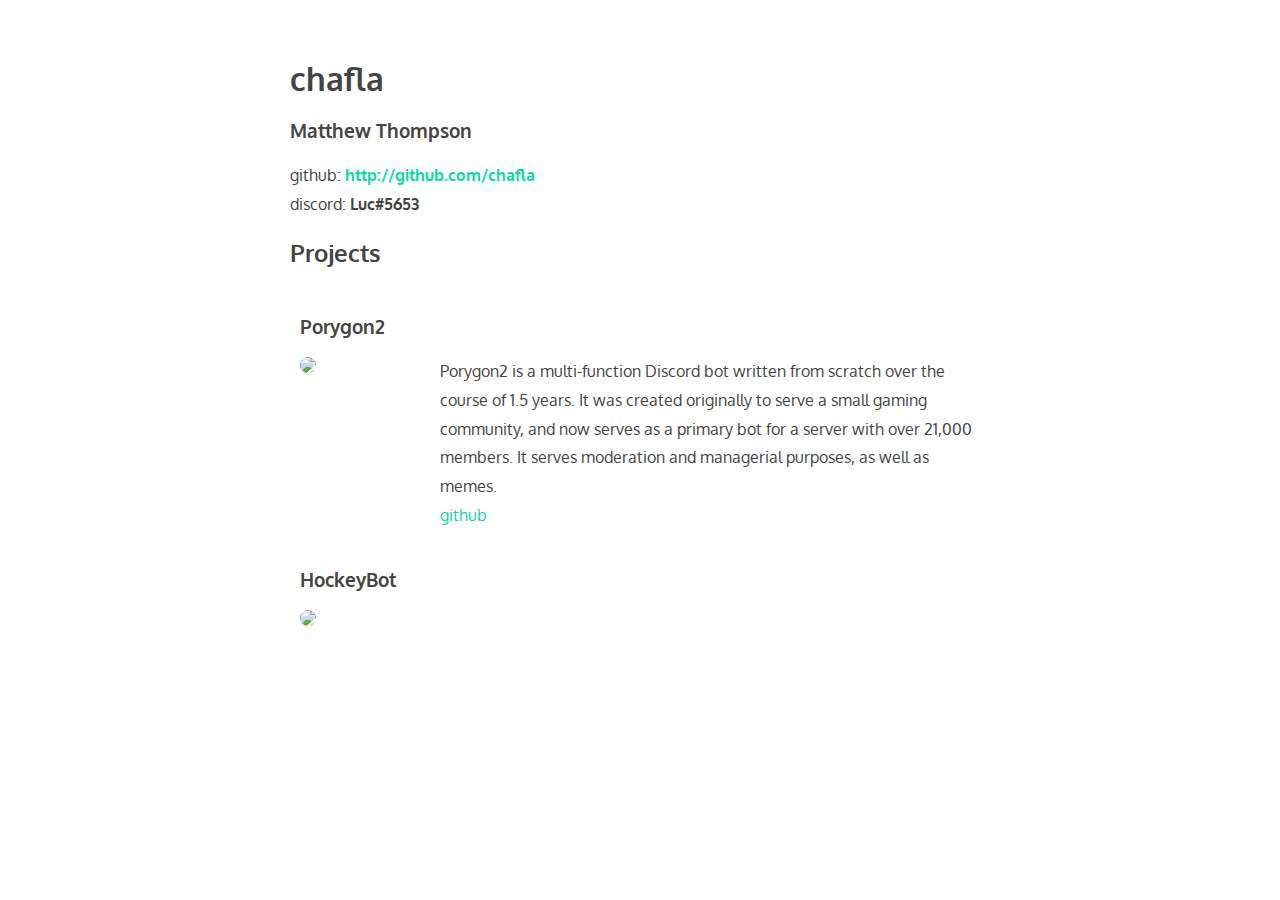
==== index.html @ f2f90db6 "More testing." ====
<!DOCTYPE html>

<head>
    <link rel="stylesheet" type="text/css" href="style.css">
    <!-- I'm a python dev, not a web dev. Thanks to @ihaveahax and http://bettermotherfuckingwebsite.com/ for inspiration and other things-->
</head>
<title></title>
<body>
    <h1>chafla</h1>
    <h3>Matthew Thompson</h3>
    <span>github: </span><b><a href="http://github.com/chafla">http://github.com/chafla</a></b>
    <br>
    <span>discord: <b>Luc#5653</b></span>
    <h2>Projects</h2>
    <div class="project">
        <h3>Porygon2</h3>
        <div class="thumb">
            <img src="https://cdn.discordapp.com/avatars/255537285313855488/f430c75b5912a6b79cde2924a4177a96.webp?size=1024"
            class="thumb">
        </div>
        
        <div class="desc">
            
            <span>Porygon2 is a multi-function Discord bot written from scratch over the course of 1.5 years. It was created originally to serve a small gaming community, and now serves as a primary bot for a server with over 21,000 members. It serves moderation and managerial purposes, as well as memes. <br><a href="http://example.com">github</a></span>
        </div>
    
    
    </div>
    
    <div class="project">
        <h3>HockeyBot</h3>
        <div class="thumb">
        <img src="https://cdn.discordapp.com/avatars/255537285313855488/f430c75b5912a6b79cde2924a4177a96.webp?size=1024"
            class="thumb">
        </div>
        
    </div>
    
    
    
    
    


</body>
---- style.css ----
@import url('https://fonts.googleapis.com/css?family=Oxygen');



body {
    font-family: 'Oxygen', sans-serif;
    margin:60px auto;
    max-width:700px;
    line-height:1.8;
    font-size:16px;
    color:#444;
    padding:0 10px
}

h1,h2,h3 {
    line-height:1.2
}



.project {
    
    width:auto;
    max-height: 400px;
    display: inline block;
    padding: 10px;
    /*
    border: 2px solid;
    border-radius: 10px;
    
    border-color: 
    
    color: #08d8a4;
    
    background-color: lightgrey;
    */
    
}



span.project {
    
    color: #08d8a4;
    
}

img.thumb {
    max-width:100px;
    max-height:100px;
    border:rounded;
    float:left;
    border-radius:100px;
    display: inline block;
}

.project-span {
    padding-left: 30px;
}


.desc {
    
    padding-left: 140px;
    display: inline block;
    
}

a:link {
    text-decoration: none;
    color: #08d8a4;
}

a:visited {
    text-decoration: none;
    color: #08bcd8;
}

a:hover {
    text-decoration: underline;
}

a:active {
    text-decoration: underline;
}
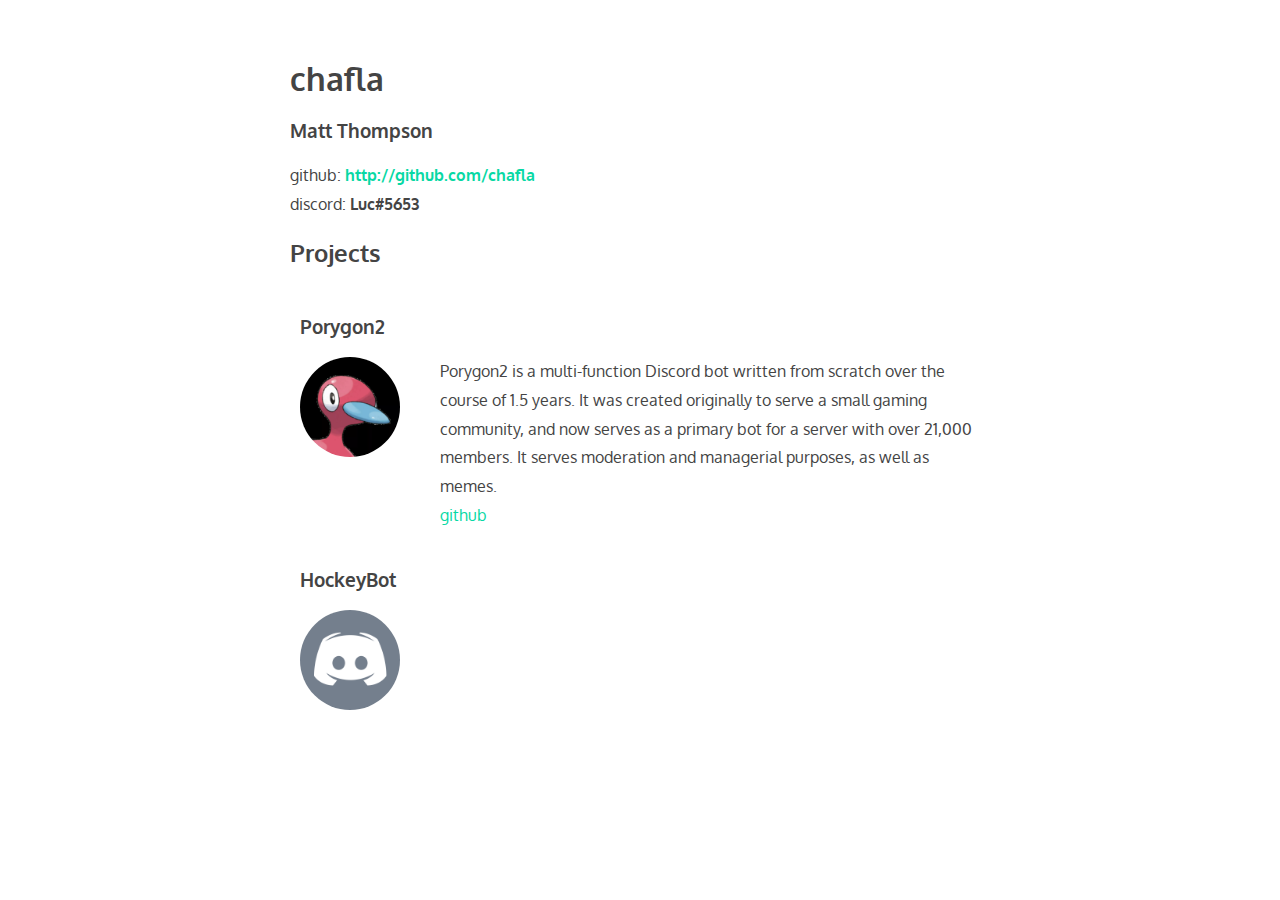
==== commit cce0377b: "Really adding a few other bots" ====
--- a/index.html
+++ b/index.html
@@ -7,7 +7,7 @@
 <title></title>
 <body>
     <h1>chafla</h1>
-    <h3>Matthew Thompson</h3>
+    <h3>Matt Thompson</h3>
     <span>github: </span><b><a href="http://github.com/chafla">http://github.com/chafla</a></b>
     <br>
     <span>discord: <b>Luc#5653</b></span>
@@ -15,7 +15,7 @@
     <div class="project">
         <h3>Porygon2</h3>
         <div class="thumb">
-            <img src="https://cdn.discordapp.com/avatars/255537285313855488/f430c75b5912a6b79cde2924a4177a96.webp?size=1024"
+            <img src="porygon2.webp"
             class="thumb">
         </div>
         
@@ -30,7 +30,7 @@
     <div class="project">
         <h3>HockeyBot</h3>
         <div class="thumb">
-        <img src="https://cdn.discordapp.com/avatars/255537285313855488/f430c75b5912a6b79cde2924a4177a96.webp?size=1024"
+        <img src="hockeybot.png"
             class="thumb">
         </div>
         
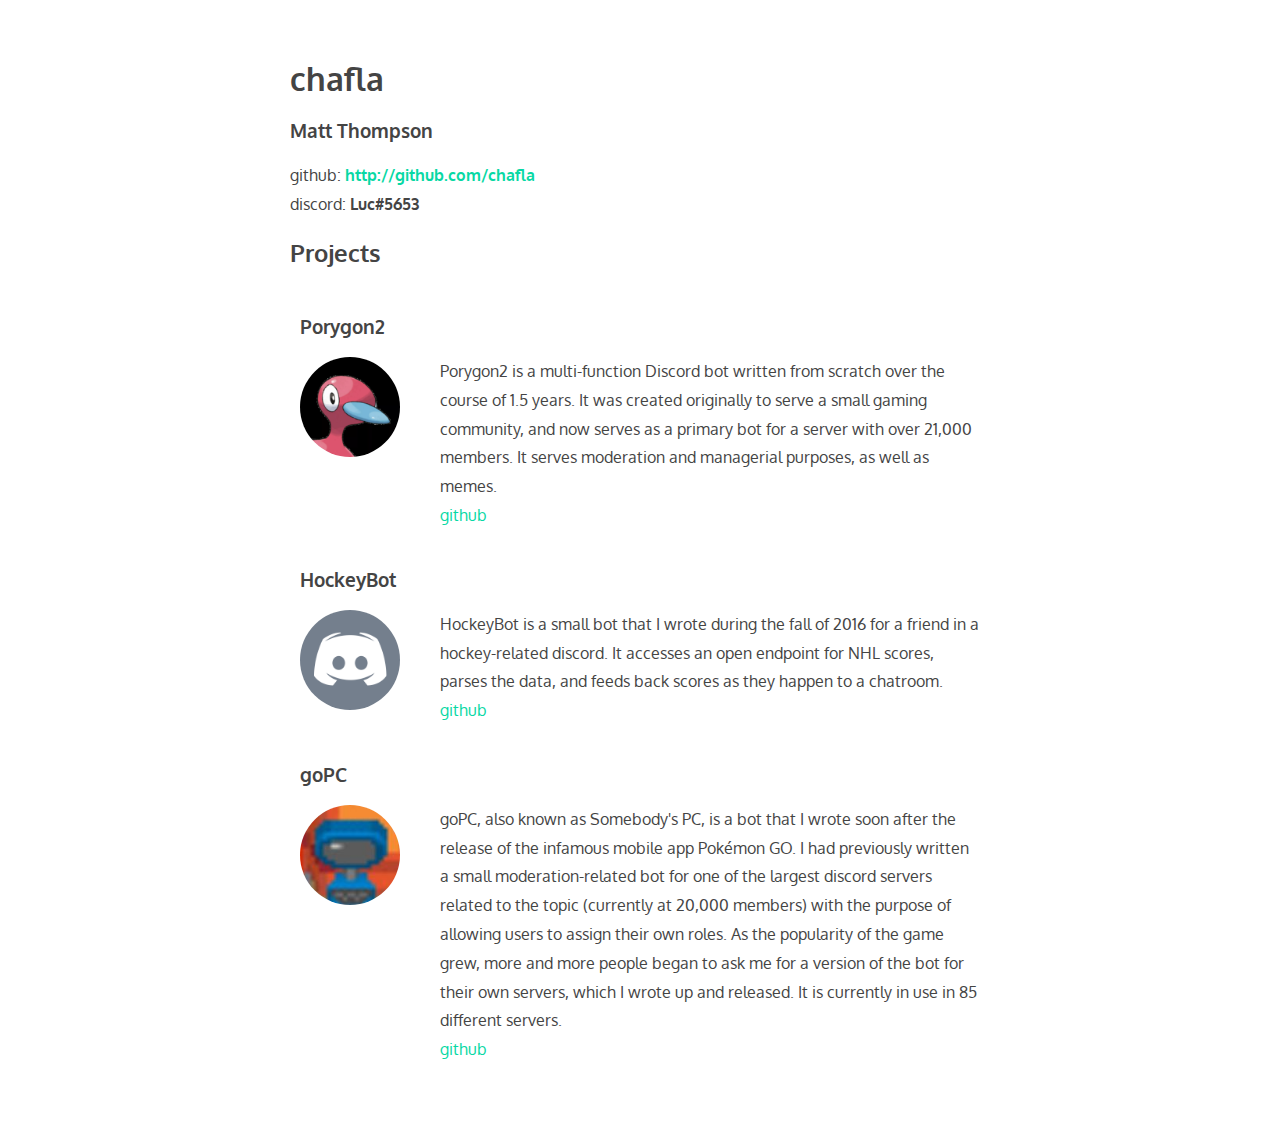
==== commit b26b8e9b: "Forgot brackets doesn't autosave" ====
--- a/index.html
+++ b/index.html
@@ -4,7 +4,6 @@
     <link rel="stylesheet" type="text/css" href="style.css">
     <!-- I'm a python dev, not a web dev. Thanks to @ihaveahax and http://bettermotherfuckingwebsite.com/ for inspiration and other things-->
 </head>
-<title></title>
 <body>
     <h1>chafla</h1>
     <h3>Matt Thompson</h3>
@@ -15,7 +14,7 @@
     <div class="project">
         <h3>Porygon2</h3>
         <div class="thumb">
-            <img src="porygon2.webp"
+            <img src="sources/porygon2.webp"
             class="thumb">
         </div>
         
@@ -30,10 +29,28 @@
     <div class="project">
         <h3>HockeyBot</h3>
         <div class="thumb">
-        <img src="hockeybot.png"
-            class="thumb">
+            <img src="sources/hockeybot.png"
+                class="thumb">
         </div>
         
+        <div class="desc">
+            <span>HockeyBot is a small bot that I wrote during the fall of 2016 for a friend in a hockey-related discord. It accesses an open endpoint for NHL scores, parses the data, and feeds back scores as they happen to a chatroom. <br>
+            <a href="example.com">github</a></span>
+        </div>
+        
+    </div>
+    
+    <div class="project">
+        <h3>goPC</h3>
+        <div class="thumb">
+            <img src="sources/goPC.jpg" class="thumb">
+        </div>
+        
+        <div class="desc">
+            <span>goPC, also known as Somebody's PC, is a bot that I wrote soon after the release of the infamous mobile app Pokémon GO. I had previously written a small moderation-related bot for one of the largest discord servers related to the topic (currently at 20,000 members) with the purpose of allowing users to assign their own roles. As the popularity of the game grew, more and more people began to ask me for a version of the bot for their own servers, which I wrote up and released. It is currently in use in 85 different servers. <br>
+            <a href="http://github.com/chafla/somebodysPC">github</a>
+            </span>
+        </div>
     </div>
     
     
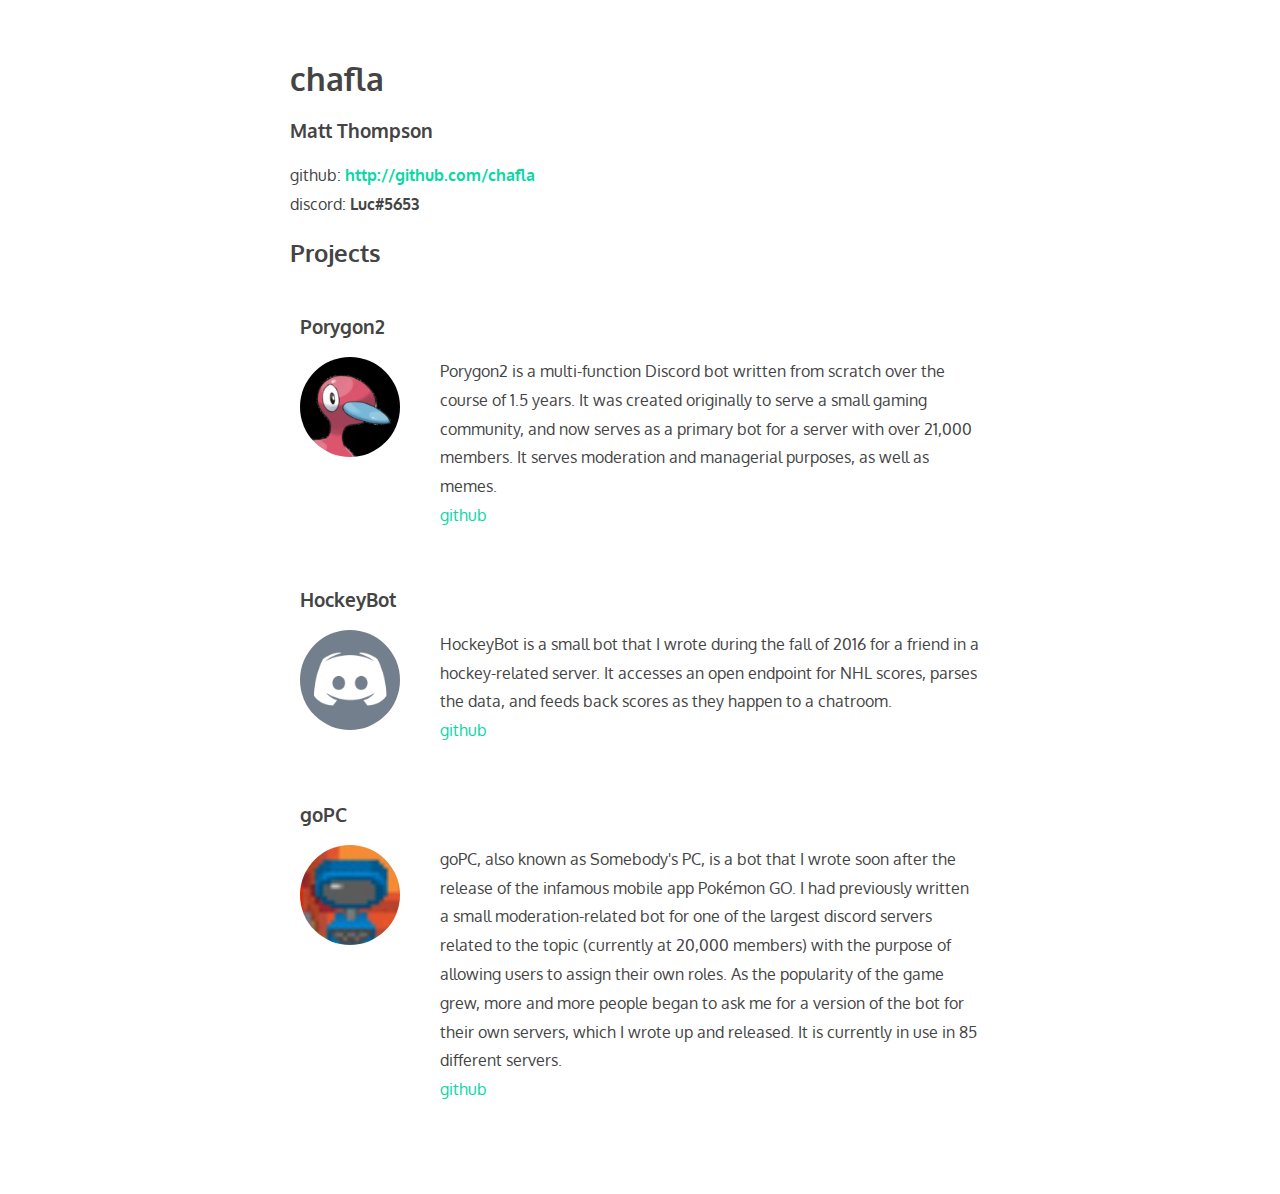
==== commit 26b36f45: "Adding things for real, again" ====
--- a/index.html
+++ b/index.html
@@ -2,7 +2,7 @@
 
 <head>
     <link rel="stylesheet" type="text/css" href="style.css">
-    <!-- I'm a python dev, not a web dev. Thanks to @ihaveahax and http://bettermotherfuckingwebsite.com/ for inspiration and other things-->
+    <!-- I'm a python dev, not a web dev. Thanks to @ihaveahax and http://bettermotherfuckingwebsite.com/ for inspiration and other things -->
 </head>
 <body>
     <h1>chafla</h1>
@@ -17,29 +17,21 @@
             <img src="sources/porygon2.webp"
             class="thumb">
         </div>
-        
         <div class="desc">
-            
-            <span>Porygon2 is a multi-function Discord bot written from scratch over the course of 1.5 years. It was created originally to serve a small gaming community, and now serves as a primary bot for a server with over 21,000 members. It serves moderation and managerial purposes, as well as memes. <br><a href="http://example.com">github</a></span>
+            Porygon2 is a multi-function Discord bot written from scratch over the course of 1.5 years. It was created originally to serve a small gaming community, and now serves as a primary bot for a server with over 21,000 members. It serves moderation and managerial purposes, as well as memes. <br><a href="http://example.com">github</a>
         </div>
-    
-    
     </div>
-    
     <div class="project">
         <h3>HockeyBot</h3>
         <div class="thumb">
             <img src="sources/hockeybot.png"
                 class="thumb">
         </div>
-        
         <div class="desc">
-            <span>HockeyBot is a small bot that I wrote during the fall of 2016 for a friend in a hockey-related discord. It accesses an open endpoint for NHL scores, parses the data, and feeds back scores as they happen to a chatroom. <br>
-            <a href="example.com">github</a></span>
+            HockeyBot is a small bot that I wrote during the fall of 2016 for a friend in a hockey-related server. It accesses an open endpoint for NHL scores, parses the data, and feeds back scores as they happen to a chatroom. <br>
+            <a href="example.com">github</a>
         </div>
-        
     </div>
-    
     <div class="project">
         <h3>goPC</h3>
         <div class="thumb">
@@ -47,9 +39,9 @@
         </div>
         
         <div class="desc">
-            <span>goPC, also known as Somebody's PC, is a bot that I wrote soon after the release of the infamous mobile app Pokémon GO. I had previously written a small moderation-related bot for one of the largest discord servers related to the topic (currently at 20,000 members) with the purpose of allowing users to assign their own roles. As the popularity of the game grew, more and more people began to ask me for a version of the bot for their own servers, which I wrote up and released. It is currently in use in 85 different servers. <br>
+        goPC, also known as Somebody's PC, is a bot that I wrote soon after the release of the infamous mobile app Pokémon GO. I had previously written a small moderation-related bot for one of the largest discord servers related to the topic (currently at 20,000 members) with the purpose of allowing users to assign their own roles. As the popularity of the game grew, more and more people began to ask me for a version of the bot for their own servers, which I wrote up and released. It is currently in use in 85 different servers. <br>
             <a href="http://github.com/chafla/somebodysPC">github</a>
-            </span>
+            
         </div>
     </div>
     
--- a/style.css
+++ b/style.css
@@ -24,16 +24,8 @@
     max-height: 400px;
     display: inline block;
     padding: 10px;
-    /*
-    border: 2px solid;
-    border-radius: 10px;
-    
-    border-color: 
-    
-    color: #08d8a4;
-    
-    background-color: lightgrey;
-    */
+    padding-bottom: 30px;
+
     
 }
 
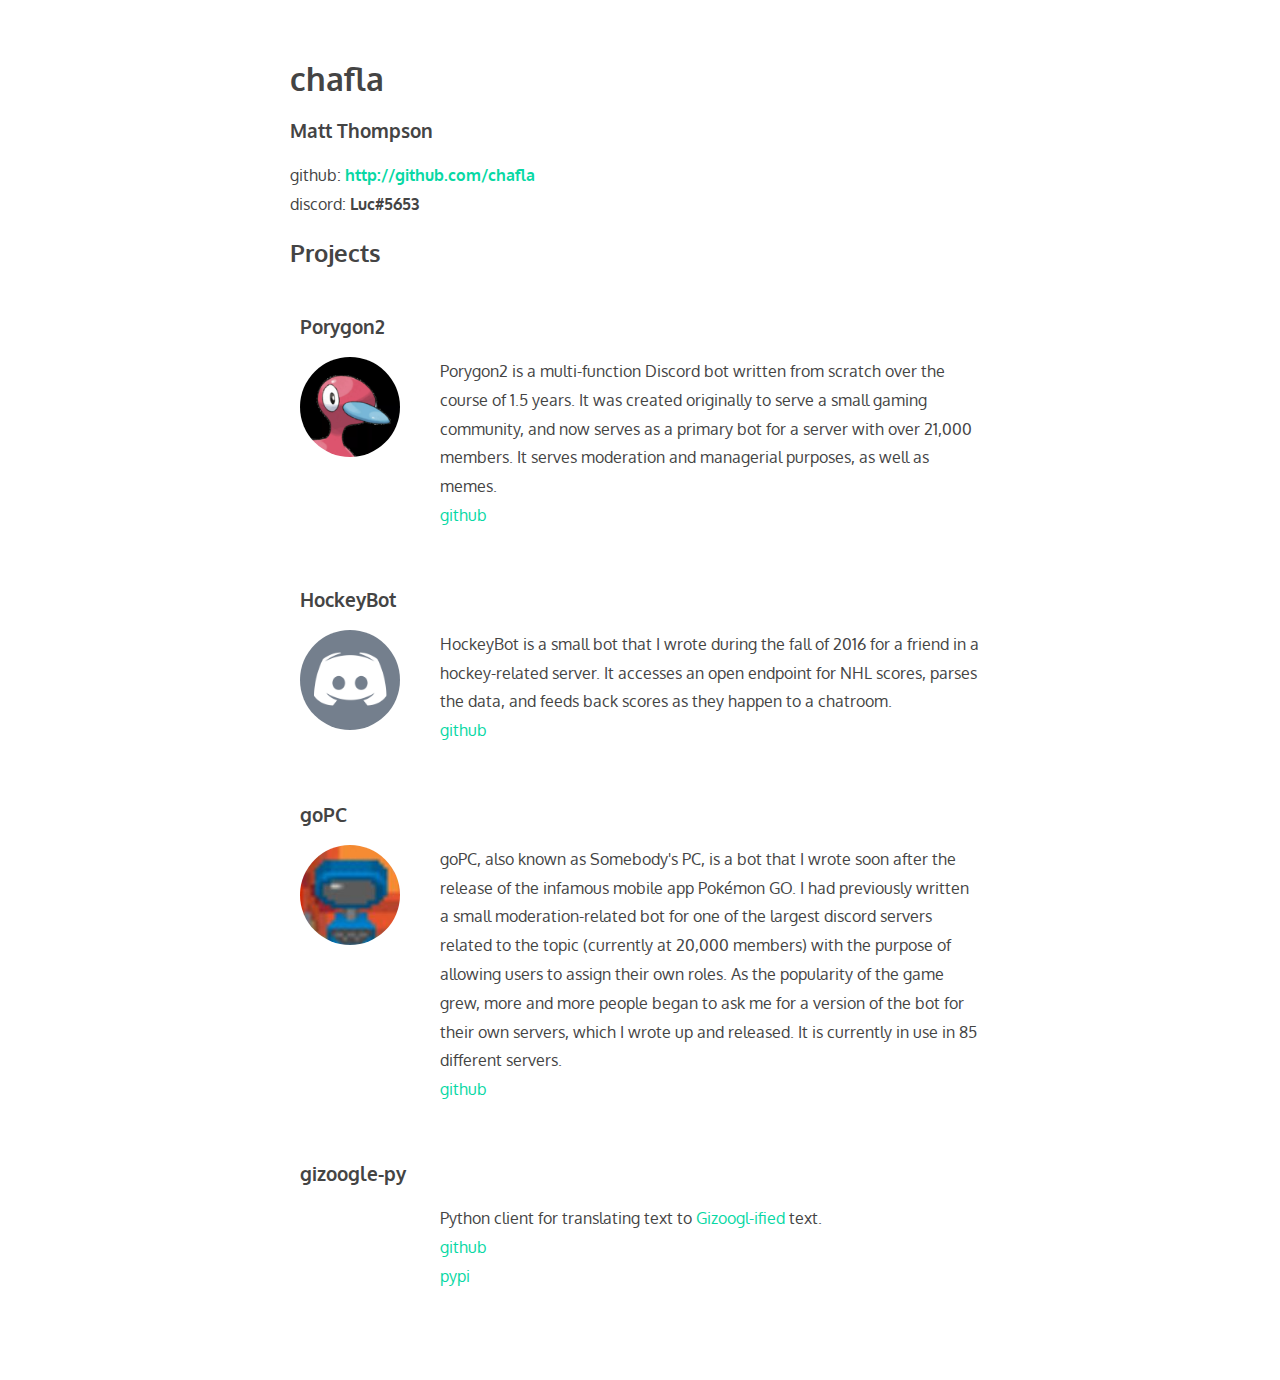
==== commit b8c38787: "Add reference to gizoogle" ====
--- a/index.html
+++ b/index.html
@@ -39,17 +39,26 @@
         </div>
         
         <div class="desc">
-        goPC, also known as Somebody's PC, is a bot that I wrote soon after the release of the infamous mobile app Pokémon GO. I had previously written a small moderation-related bot for one of the largest discord servers related to the topic (currently at 20,000 members) with the purpose of allowing users to assign their own roles. As the popularity of the game grew, more and more people began to ask me for a version of the bot for their own servers, which I wrote up and released. It is currently in use in 85 different servers. <br>
+            goPC, also known as Somebody's PC, is a bot that I wrote soon after the release of the infamous mobile app Pokémon GO. I had previously written a small moderation-related bot for one of the largest discord servers related to the topic (currently at 20,000 members) with the purpose of allowing users to assign their own roles. As the popularity of the game grew, more and more people began to ask me for a version of the bot for their own servers, which I wrote up and released. It is currently in use in 85 different servers. <br>
             <a href="http://github.com/chafla/somebodysPC">github</a>
             
         </div>
     </div>
-    
-    
-    
-    
-    
 
+    <div class="project">
+        <h3>gizoogle-py</h3>
+        <!--
+        <div class="thumb">
+            <img src="sources/goPC.jpg" class="thumb">
+        </div>
+        -->
+
+        <div class="desc">
+            Python client for translating text to <a href="http://www.gizoogle.net/">Gizoogl-ified</a> text.<br>
+            <a href="http://github.com/chafla/gizoogle-py">github</a><br>
+            <a href="https://pypi.org/project/gizoogle-py/">pypi</a>
+        </div>
+    </div>
 
 </body>
 
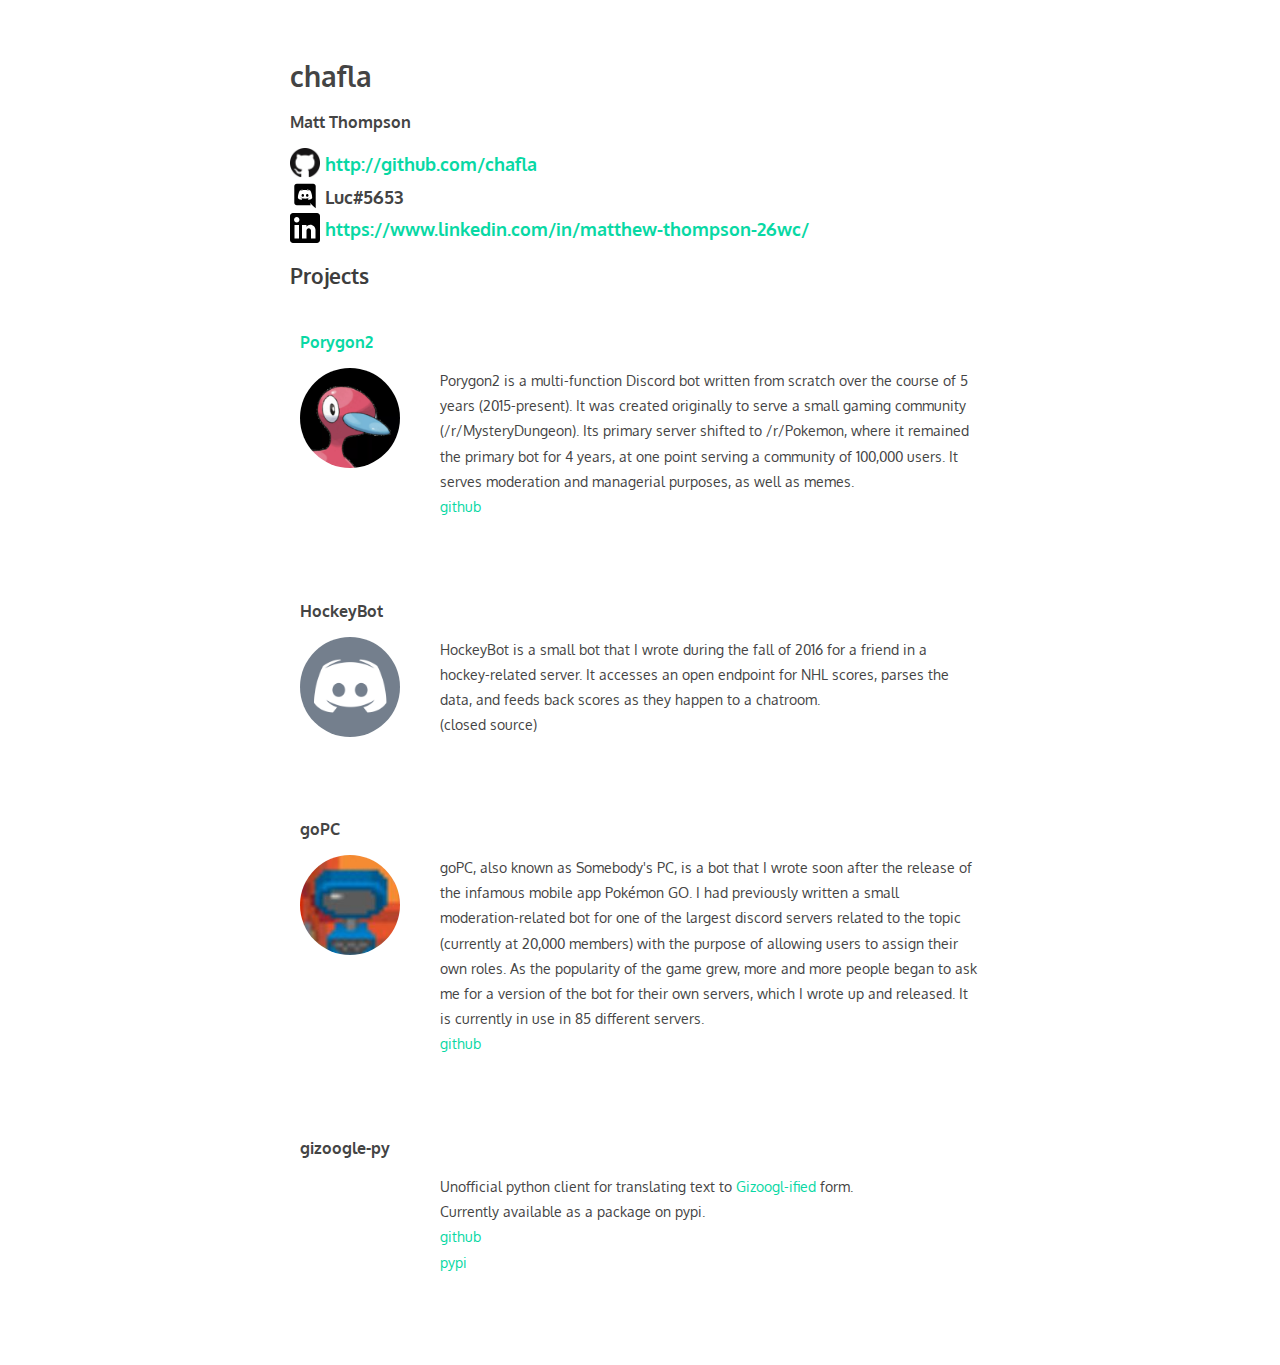
==== commit cb10a56d: "Large update adding an alternate page for pory" ====
--- a/index.html
+++ b/index.html
@@ -2,25 +2,41 @@
 
 <head>
     <link rel="stylesheet" type="text/css" href="style.css">
+    <script src="https://ajax.googleapis.com/ajax/libs/jquery/3.4.1/jquery.min.js"></script>
+
     <!-- I'm a python dev, not a web dev. Thanks to @ihaveahax and http://bettermotherfuckingwebsite.com/ for inspiration and other things -->
 </head>
+<meta name="viewport" content="width=device-width, initial-scale=1.0">
 <body>
     <h1>chafla</h1>
     <h3>Matt Thompson</h3>
-    <span>github: </span><b><a href="http://github.com/chafla">http://github.com/chafla</a></b>
-    <br>
-    <span>discord: <b>Luc#5653</b></span>
+    <div class="link-with-icon">
+        <img src="sources/GitHub-Mark-64px.png" class="icon">
+        <b><a href="http://github.com/chafla">http://github.com/chafla</a></b>
+    </div>
+    <div class="link-with-icon">
+        
+        <img src="sources/discord.svg" class="icon">
+        <b>Luc#5653</b>
+        <br>
+    </div>
+    <div class="link-with-icon">
+        <img src="sources/linkedin-logo.svg" class="icon">
+        <b><a href="https://www.linkedin.com/in/matthew-thompson-26wc/">https://www.linkedin.com/in/matthew-thompson-26wc/</a></b>
+        
+    </div>
     <h2>Projects</h2>
     <div class="project">
-        <h3>Porygon2</h3>
+        <h3><a href="porygon2.html">Porygon2</a></h3>
         <div class="thumb">
             <img src="sources/porygon2.webp"
             class="thumb">
         </div>
         <div class="desc">
-            Porygon2 is a multi-function Discord bot written from scratch over the course of 1.5 years. It was created originally to serve a small gaming community, and now serves as a primary bot for a server with over 21,000 members. It serves moderation and managerial purposes, as well as memes. <br><a href="http://example.com">github</a>
+            Porygon2 is a multi-function Discord bot written from scratch over the course of 5 years (2015-present). It was created originally to serve a small gaming community (/r/MysteryDungeon). Its primary server shifted to /r/Pokemon, where it remained the primary bot for 4 years, at one point serving a community of 100,000 users. It serves moderation and managerial purposes, as well as memes. <br><a href="http://github.com/chafla/Pory2">github</a>
         </div>
     </div>
+    <br>
     <div class="project">
         <h3>HockeyBot</h3>
         <div class="thumb">
@@ -29,9 +45,10 @@
         </div>
         <div class="desc">
             HockeyBot is a small bot that I wrote during the fall of 2016 for a friend in a hockey-related server. It accesses an open endpoint for NHL scores, parses the data, and feeds back scores as they happen to a chatroom. <br>
-            <a href="example.com">github</a>
+            (closed source)
         </div>
     </div>
+    <br>
     <div class="project">
         <h3>goPC</h3>
         <div class="thumb">
@@ -44,7 +61,7 @@
             
         </div>
     </div>
-
+    <br>
     <div class="project">
         <h3>gizoogle-py</h3>
         <!--
@@ -54,7 +71,8 @@
         -->
 
         <div class="desc">
-            Python client for translating text to <a href="http://www.gizoogle.net/">Gizoogl-ified</a> text.<br>
+            Unofficial python client for translating text to <a href="http://www.gizoogle.net/">Gizoogl-ified</a> form.<br>
+            Currently available as a package on pypi.<br>
             <a href="http://github.com/chafla/gizoogle-py">github</a><br>
             <a href="https://pypi.org/project/gizoogle-py/">pypi</a>
         </div>
--- a/style.css
+++ b/style.css
@@ -7,7 +7,7 @@
     margin:60px auto;
     max-width:700px;
     line-height:1.8;
-    font-size:16px;
+    font-size:14px;
     color:#444;
     padding:0 10px
 }
@@ -16,7 +16,25 @@
     line-height:1.2
 }
 
+h2 {
+    color: #3d3d3d;
+}
 
+.project-h1 {
+    font-size: 48px;
+    display: inline block;
+}
+
+.link-with-icon {
+    display: flex;
+    font-size: 18px;
+/*    padding: 5px;*/
+    
+}
+
+.header {
+
+}
 
 .project {
     
@@ -26,10 +44,7 @@
     padding: 10px;
     padding-bottom: 30px;
 
-    
 }
-
-
 
 span.project {
     
@@ -46,6 +61,18 @@
     display: inline block;
 }
 
+img.preview {
+    max-width: 150px;
+    max-height: 150px;
+    border-radius: 30px;
+}
+
+img.icon {
+    max-width: 30px;
+    max-height: 30px;
+    padding-right: 5px;
+}
+
 .project-span {
     padding-left: 30px;
 }
@@ -57,6 +84,19 @@
     display: inline block;
     
 }
+
+.nav {
+    
+    padding: 10px;
+}
+
+.feature-text {
+    
+    padding-left: 70px;
+    display: inline-block;
+}
+
+/* Link stuff */
 
 a:link {
     text-decoration: none;
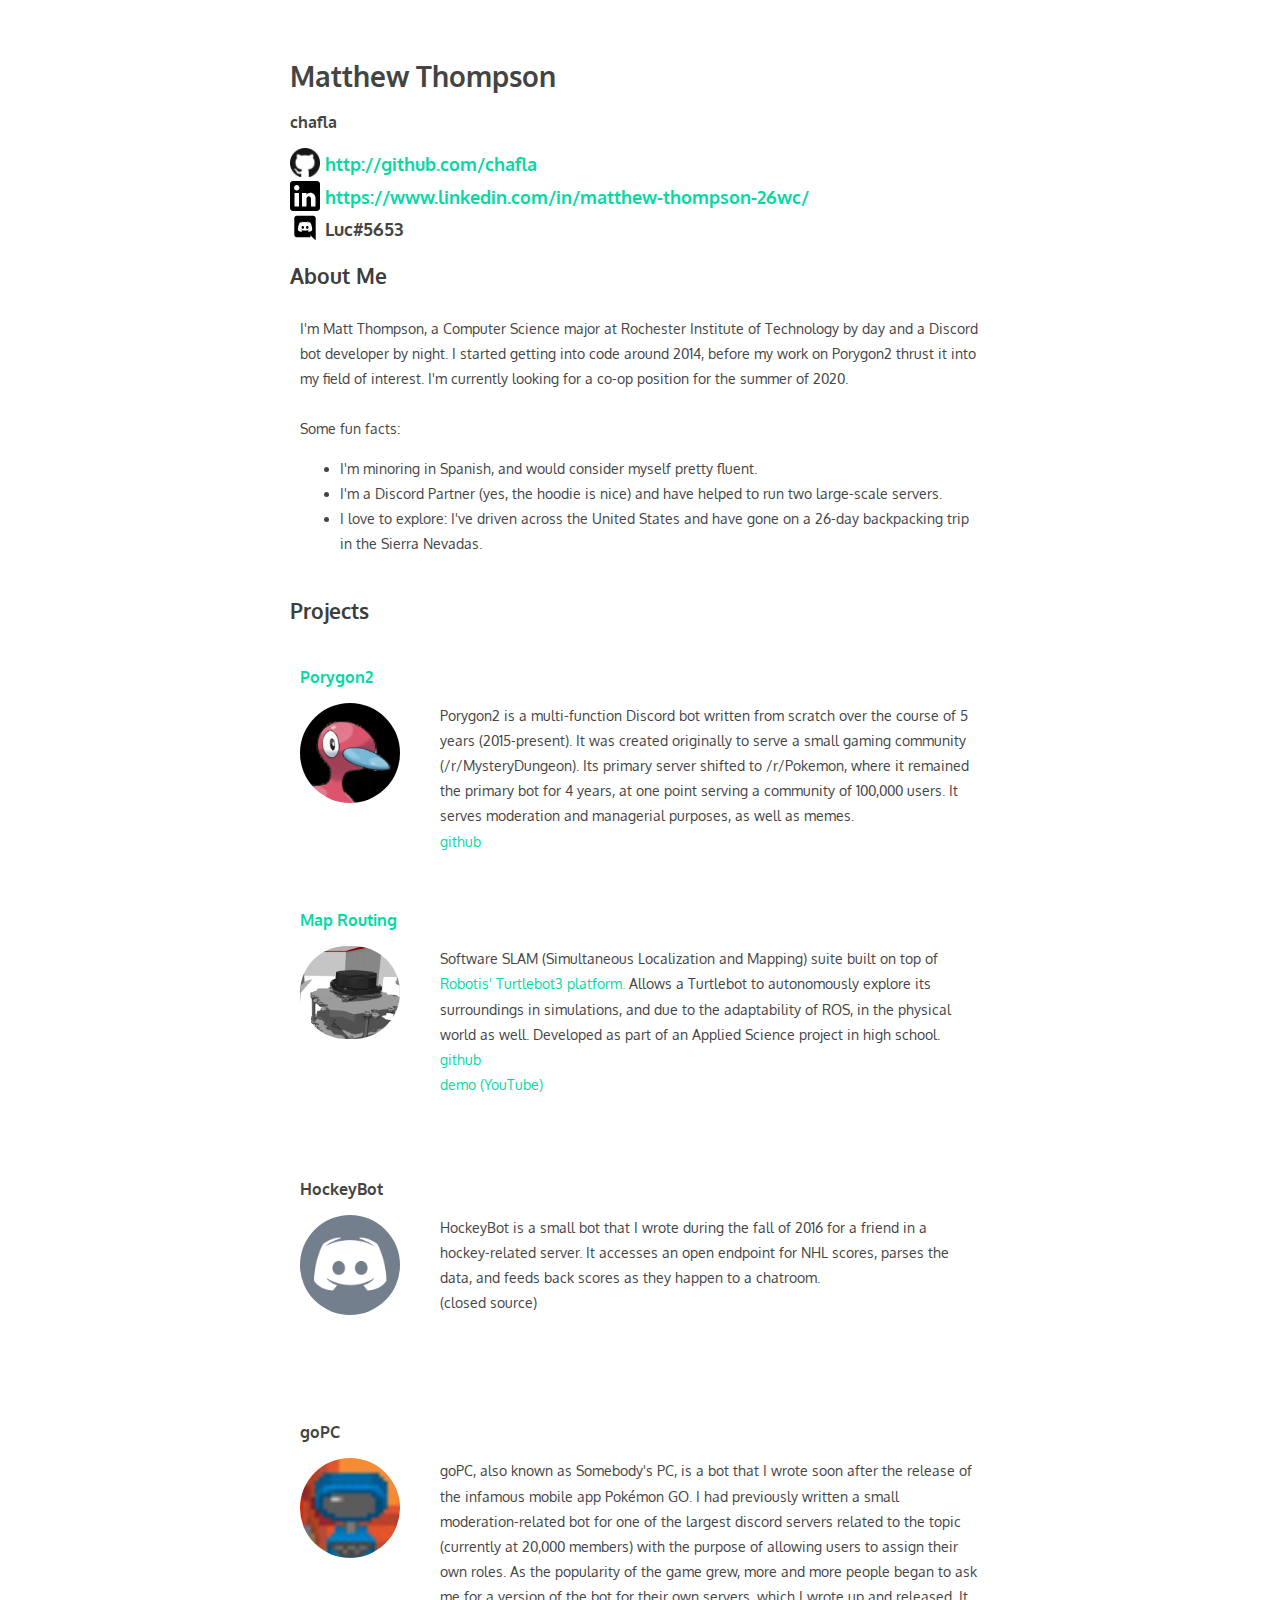
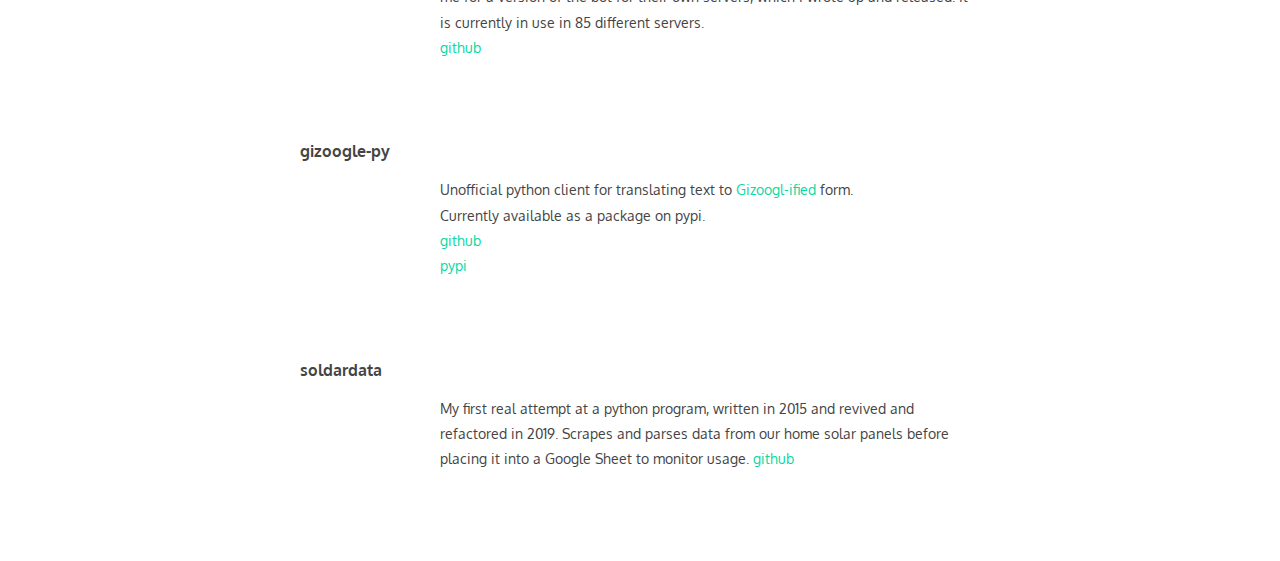
==== commit f88ff6dc: "Update site with significant amount of bio information, additional info on more projects, especially" ====
--- a/index.html
+++ b/index.html
@@ -1,82 +1,126 @@
-<!DOCTYPE html>
-
-<head>
-    <link rel="stylesheet" type="text/css" href="style.css">
-    <script src="https://ajax.googleapis.com/ajax/libs/jquery/3.4.1/jquery.min.js"></script>
-
-    <!-- I'm a python dev, not a web dev. Thanks to @ihaveahax and http://bettermotherfuckingwebsite.com/ for inspiration and other things -->
-</head>
-<meta name="viewport" content="width=device-width, initial-scale=1.0">
-<body>
-    <h1>chafla</h1>
-    <h3>Matt Thompson</h3>
-    <div class="link-with-icon">
-        <img src="sources/GitHub-Mark-64px.png" class="icon">
-        <b><a href="http://github.com/chafla">http://github.com/chafla</a></b>
-    </div>
-    <div class="link-with-icon">
-        
-        <img src="sources/discord.svg" class="icon">
-        <b>Luc#5653</b>
-        <br>
-    </div>
-    <div class="link-with-icon">
-        <img src="sources/linkedin-logo.svg" class="icon">
-        <b><a href="https://www.linkedin.com/in/matthew-thompson-26wc/">https://www.linkedin.com/in/matthew-thompson-26wc/</a></b>
-        
-    </div>
-    <h2>Projects</h2>
-    <div class="project">
-        <h3><a href="porygon2.html">Porygon2</a></h3>
-        <div class="thumb">
-            <img src="sources/porygon2.webp"
-            class="thumb">
-        </div>
-        <div class="desc">
-            Porygon2 is a multi-function Discord bot written from scratch over the course of 5 years (2015-present). It was created originally to serve a small gaming community (/r/MysteryDungeon). Its primary server shifted to /r/Pokemon, where it remained the primary bot for 4 years, at one point serving a community of 100,000 users. It serves moderation and managerial purposes, as well as memes. <br><a href="http://github.com/chafla/Pory2">github</a>
-        </div>
-    </div>
-    <br>
-    <div class="project">
-        <h3>HockeyBot</h3>
-        <div class="thumb">
-            <img src="sources/hockeybot.png"
-                class="thumb">
-        </div>
-        <div class="desc">
-            HockeyBot is a small bot that I wrote during the fall of 2016 for a friend in a hockey-related server. It accesses an open endpoint for NHL scores, parses the data, and feeds back scores as they happen to a chatroom. <br>
-            (closed source)
-        </div>
-    </div>
-    <br>
-    <div class="project">
-        <h3>goPC</h3>
-        <div class="thumb">
-            <img src="sources/goPC.jpg" class="thumb">
-        </div>
-        
-        <div class="desc">
-            goPC, also known as Somebody's PC, is a bot that I wrote soon after the release of the infamous mobile app Pokémon GO. I had previously written a small moderation-related bot for one of the largest discord servers related to the topic (currently at 20,000 members) with the purpose of allowing users to assign their own roles. As the popularity of the game grew, more and more people began to ask me for a version of the bot for their own servers, which I wrote up and released. It is currently in use in 85 different servers. <br>
-            <a href="http://github.com/chafla/somebodysPC">github</a>
-            
-        </div>
-    </div>
-    <br>
-    <div class="project">
-        <h3>gizoogle-py</h3>
-        <!--
-        <div class="thumb">
-            <img src="sources/goPC.jpg" class="thumb">
-        </div>
-        -->
-
-        <div class="desc">
-            Unofficial python client for translating text to <a href="http://www.gizoogle.net/">Gizoogl-ified</a> form.<br>
-            Currently available as a package on pypi.<br>
-            <a href="http://github.com/chafla/gizoogle-py">github</a><br>
-            <a href="https://pypi.org/project/gizoogle-py/">pypi</a>
-        </div>
-    </div>
-
-</body>
-
+<!DOCTYPE html>
+
+<head>
+    <link rel="stylesheet" type="text/css" href="style.css">
+    <script src="https://ajax.googleapis.com/ajax/libs/jquery/3.4.1/jquery.min.js"></script>
+
+    <!-- I'm a python dev, not a web dev. Thanks to @ihaveahax and http://bettermotherfuckingwebsite.com/ for inspiration and other things -->
+</head>
+<meta name="viewport" content="width=device-width, initial-scale=1.0">
+<body>
+    <h1>Matthew Thompson</h1>
+    <h3>chafla</h3>
+    <div class="link-with-icon">
+        <img src="sources/GitHub-Mark-64px.png" class="icon">
+        <b><a href="http://github.com/chafla">http://github.com/chafla</a></b>
+    </div>
+    
+    <div class="link-with-icon">
+        <img src="sources/linkedin-logo.svg" class="icon">
+        <b><a href="https://www.linkedin.com/in/matthew-thompson-26wc/">https://www.linkedin.com/in/matthew-thompson-26wc/</a></b>
+        
+    </div>
+    <div class="link-with-icon">
+        
+        <img src="sources/discord.svg" class="icon">
+        <b>Luc#5653</b>
+        <br>
+    </div>
+    
+    
+    
+    <h2>About Me</h2>
+    <div class="blurb">
+        I'm Matt Thompson, a Computer Science major at Rochester Institute of Technology by day and a Discord bot developer by night. I started getting into code around 2014, before my work on Porygon2 thrust it into my field of interest. I'm currently looking for a co-op position for the summer of 2020.
+        
+        <br><br>
+        Some fun facts:
+        <ul>
+            <li>I'm minoring in Spanish, and would consider myself pretty fluent.</li>
+            <li>I'm a Discord Partner (yes, the hoodie is nice) and have helped to run two large-scale servers.</li>
+            <li>I love to explore: I've driven across the United States and have gone on a 26-day backpacking trip in the Sierra Nevadas.</li>
+        </ul>
+    </div>
+    <h2>Projects</h2>
+    <div class="project">
+        <h3><a href="porygon2.html">Porygon2</a></h3>
+        <div class="thumb">
+            <img src="sources/porygon2.webp"
+            class="thumb">
+        </div>
+        <div class="desc">
+            Porygon2 is a multi-function Discord bot written from scratch over the course of 5 years (2015-present). It was created originally to serve a small gaming community (/r/MysteryDungeon). Its primary server shifted to /r/Pokemon, where it remained the primary bot for 4 years, at one point serving a community of 100,000 users. It serves moderation and managerial purposes, as well as memes. <br><a href="http://github.com/chafla/Pory2">github</a>
+        </div>
+    </div>
+    <div class="project">
+        <h3><a href="map_routing.html">Map Routing</a></h3>
+        <div class="thumb">
+            <img src="sources/map_routing_thumbnail.png"
+            class="thumb">
+        </div>
+        <div class="desc">
+            Software SLAM (Simultaneous Localization and Mapping) suite built on top
+            of <a href="http://www.robotis.us/turtlebot-3/">Robotis' Turtlebot3 platform.</a>
+            Allows a Turtlebot to autonomously explore its surroundings in simulations,
+            and due to the adaptability of ROS, in the physical world as well.
+            
+            Developed as part of an Applied Science project in high school.
+            <br>
+            <a href="https://github.com/chafla/map_routing">github</a>
+            <br>
+            <a href="https://www.youtube.com/watch?v=I4qF6-DtEwc">demo (YouTube)</a>
+        </div>
+    </div>
+    <br>
+    <div class="project">
+        <h3>HockeyBot</h3>
+        <div class="thumb">
+            <img src="sources/hockeybot.png"
+                class="thumb">
+        </div>
+        <div class="desc">
+            HockeyBot is a small bot that I wrote during the fall of 2016 for a friend in a hockey-related server. It accesses an open endpoint for NHL scores, parses the data, and feeds back scores as they happen to a chatroom. <br>
+            (closed source)
+        </div>
+    </div>
+    <br>
+    
+    <br>
+    <div class="project">
+        <h3>goPC</h3>
+        <div class="thumb">
+            <img src="sources/goPC.jpg" class="thumb">
+        </div>
+        
+        <div class="desc">
+            goPC, also known as Somebody's PC, is a bot that I wrote soon after the release of the infamous mobile app Pokémon GO. I had previously written a small moderation-related bot for one of the largest discord servers related to the topic (currently at 20,000 members) with the purpose of allowing users to assign their own roles. As the popularity of the game grew, more and more people began to ask me for a version of the bot for their own servers, which I wrote up and released. It is currently in use in 85 different servers. <br>
+            <a href="http://github.com/chafla/somebodysPC">github</a>
+            
+        </div>
+    </div>
+    <br>
+    <div class="project">
+        <h3>gizoogle-py</h3>
+
+        <div class="desc">
+            Unofficial python client for translating text to <a href="http://www.gizoogle.net/">Gizoogl-ified</a> form.<br>
+            Currently available as a package on pypi.<br>
+            <a href="http://github.com/chafla/gizoogle-py">github</a><br>
+            <a href="https://pypi.org/project/gizoogle-py/">pypi</a>
+        </div>
+    </div>
+    <br>
+    <div class="project">
+        <h3>soldardata</h3>
+
+        <div class="desc">
+            My first real attempt at a python program, written in 2015 and revived and refactored in 2019.
+            Scrapes and parses data from our home solar panels before placing it into a Google Sheet to monitor usage.
+            <a href="https://github.com/chafla/solardata">github</a><br>
+        </div>
+    </div>
+    
+    
+
+</body>
+
--- a/style.css
+++ b/style.css
@@ -1,5 +1,4 @@
 @import url('https://fonts.googleapis.com/css?family=Oxygen');
-
 
 
 body {
@@ -32,10 +31,6 @@
     
 }
 
-.header {
-
-}
-
 .project {
     
     width:auto;
@@ -47,10 +42,28 @@
 }
 
 span.project {
+    color: #08d8a4;
+}
+
+/* Subpage parts */
+.header {
+
+}
+
+.blurb {
+    padding: 10px;
+}
+
+
+.nav {
     
-    color: #08d8a4;
-    
+    padding: 10px;
 }
+
+/* End subpage */
+
+
+
 
 img.thumb {
     max-width:100px;
@@ -77,7 +90,6 @@
     padding-left: 30px;
 }
 
-
 .desc {
     
     padding-left: 140px;
@@ -85,10 +97,7 @@
     
 }
 
-.nav {
-    
-    padding: 10px;
-}
+
 
 .feature-text {
     
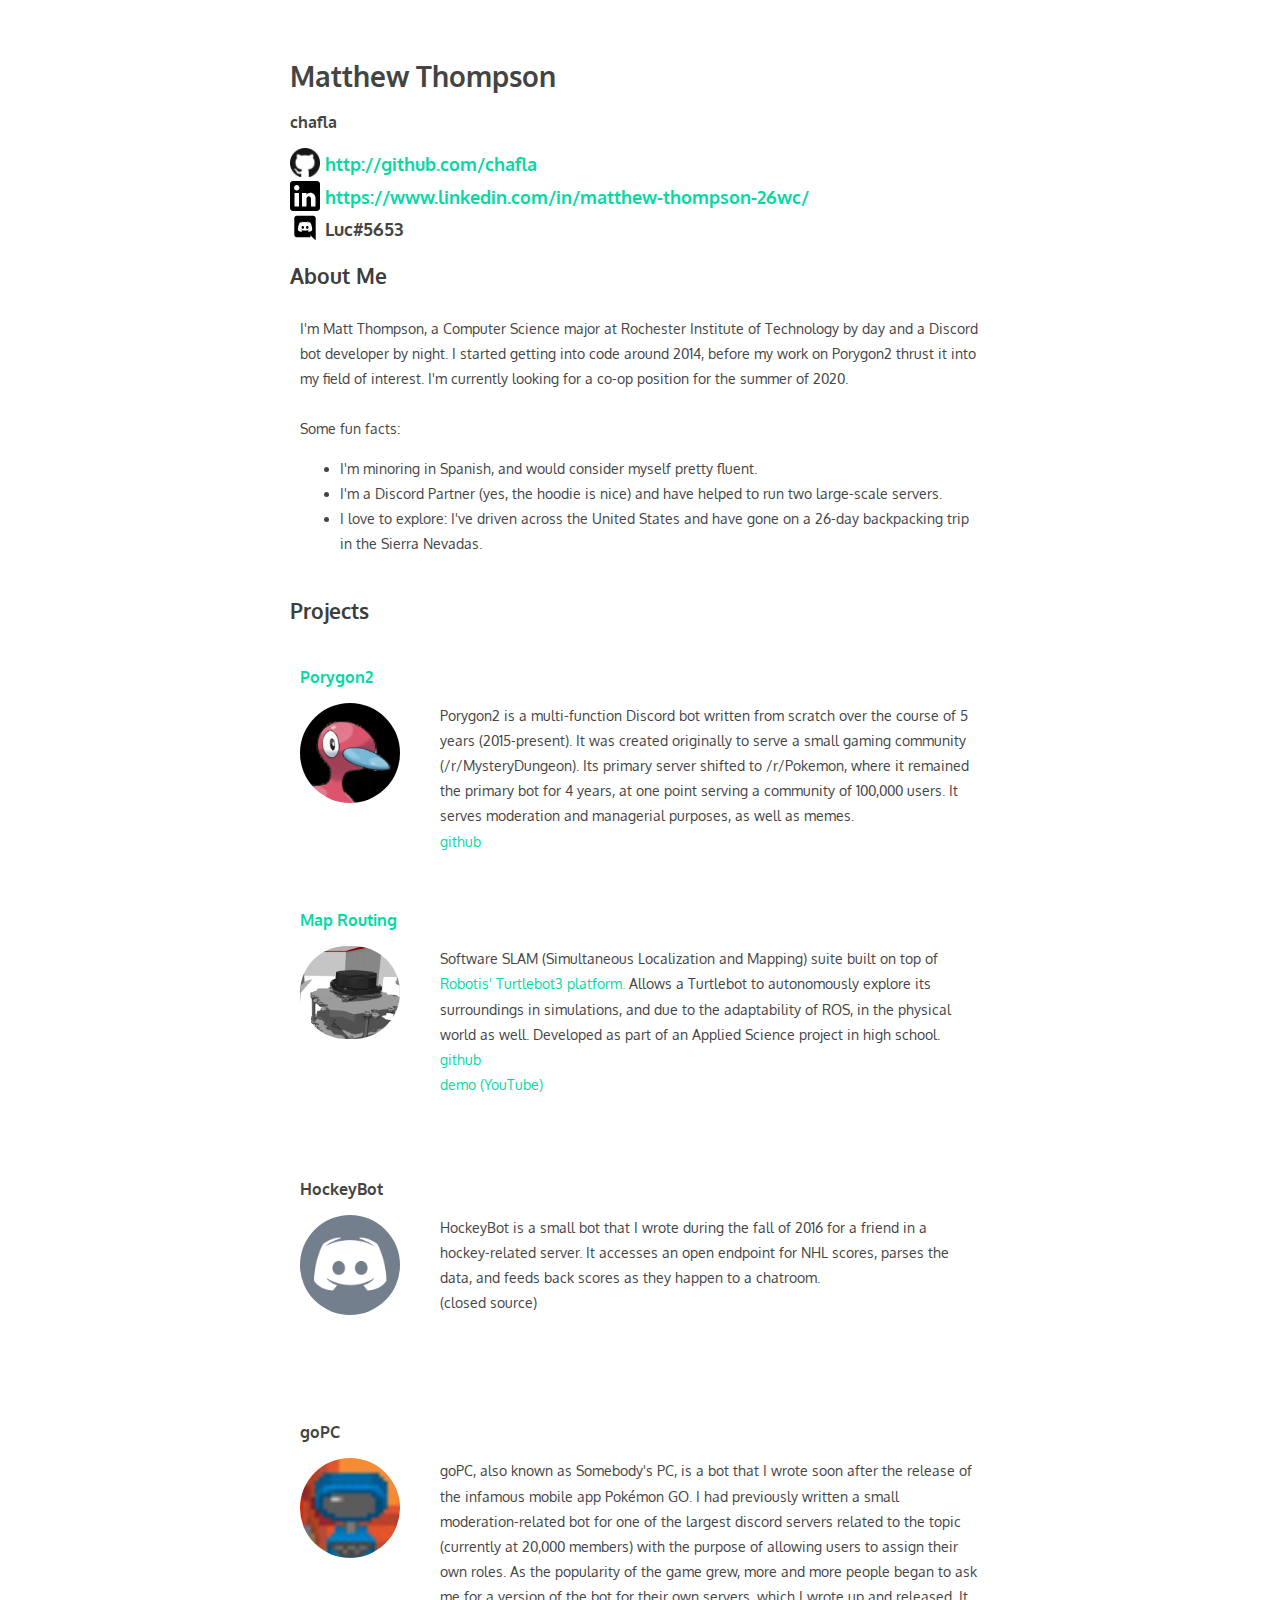
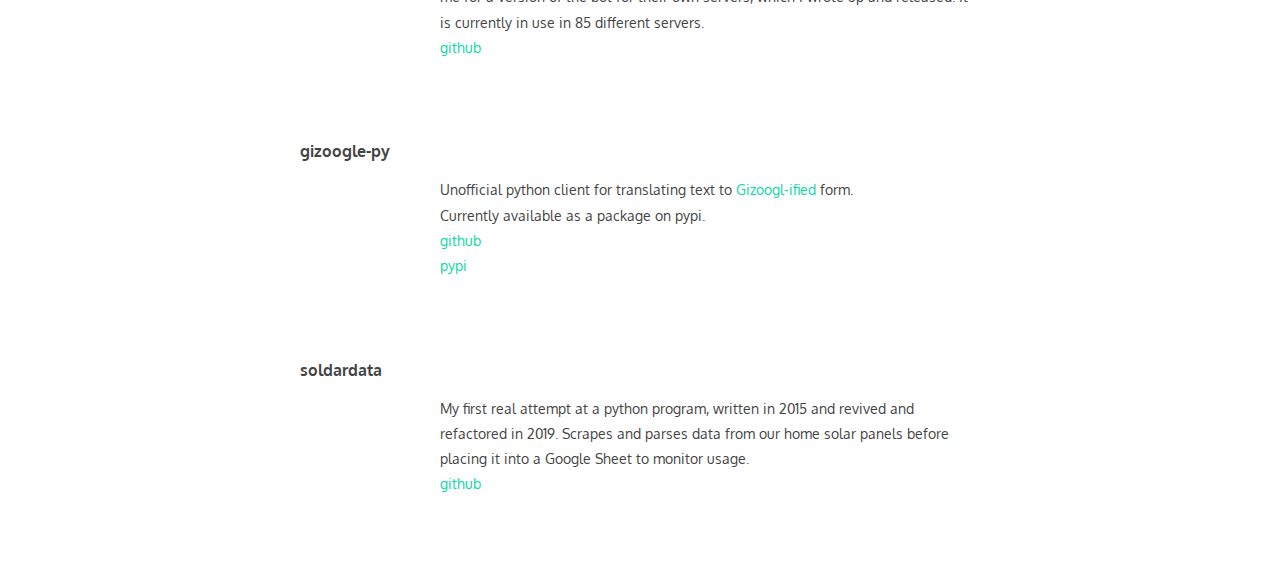
==== commit 1c261f7a: "Further update index to add solar project, add more reference images" ====
--- a/index.html
+++ b/index.html
@@ -116,6 +116,7 @@
         <div class="desc">
             My first real attempt at a python program, written in 2015 and revived and refactored in 2019.
             Scrapes and parses data from our home solar panels before placing it into a Google Sheet to monitor usage.
+            <br>
             <a href="https://github.com/chafla/solardata">github</a><br>
         </div>
     </div>
